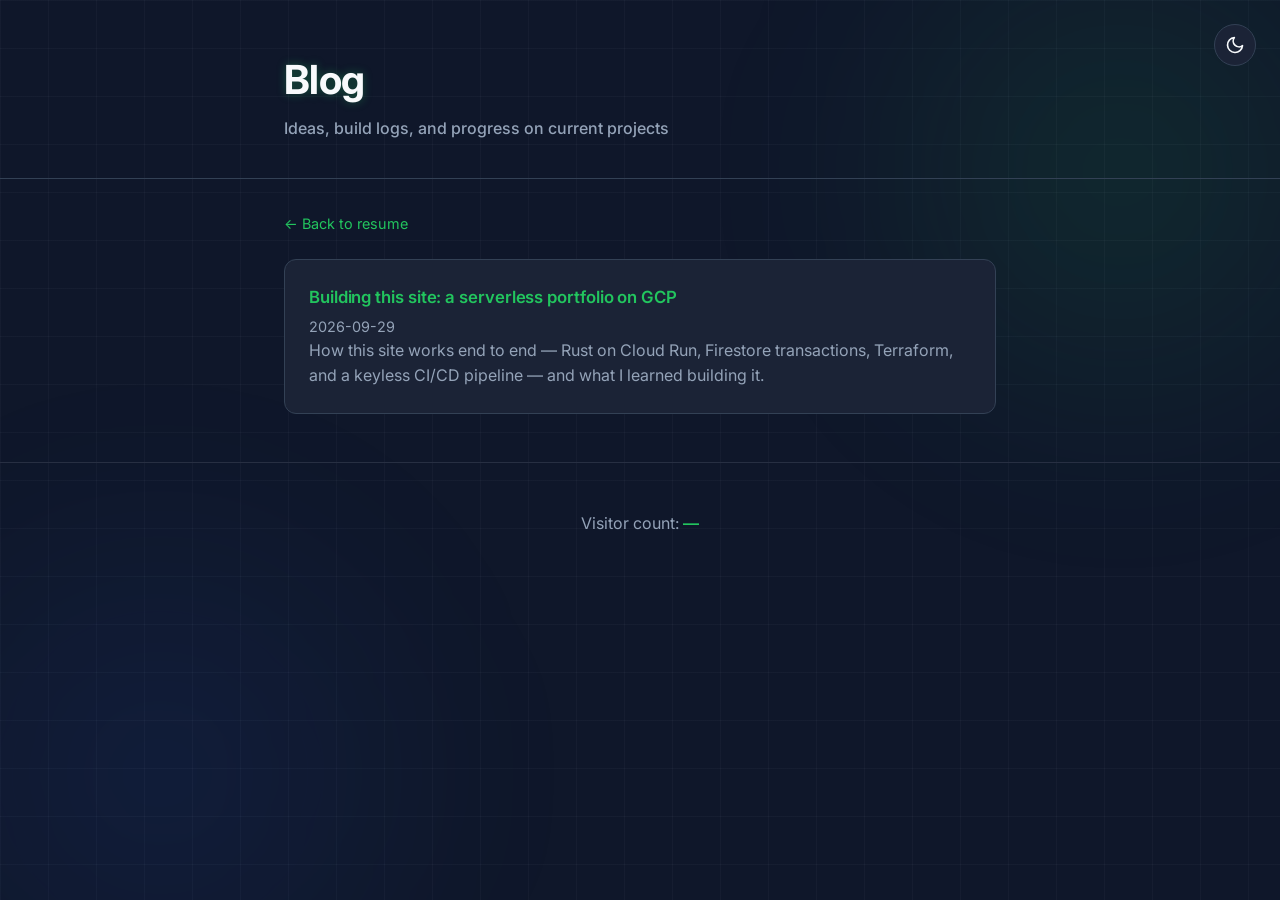
==== frontend/blog/index.html @ afd5f1f6 "Add light/dark theme toggle, blog section, SEO foundations - theme: data-theme light palette (MASTER" ====
<!DOCTYPE html>
<html lang="en">
<head>
  <meta charset="UTF-8" />
  <meta name="viewport" content="width=device-width, initial-scale=1.0" />
  <title>Blog | Harshit Singh</title>
  <meta name="description" content="Ideas, build logs, and progress notes on cloud, Rust, and platform engineering projects by Harshit Singh." />
  <link rel="canonical" href="https://theozdev.com/blog/" />
  <meta property="og:type" content="blog" />
  <meta property="og:title" content="Blog | Harshit Singh" />
  <meta property="og:description" content="Ideas, build logs, and progress notes on cloud, Rust, and platform engineering." />
  <meta property="og:url" content="https://theozdev.com/blog/" />
  <meta property="og:image" content="https://theozdev.com/avatar.jpg" />
  <script>
    try {
      if (localStorage.getItem("theme") === "light") {
        document.documentElement.setAttribute("data-theme", "light");
      }
    } catch (e) {}
  </script>
  <link rel="preconnect" href="https://fonts.googleapis.com" />
  <link rel="preconnect" href="https://fonts.gstatic.com" crossorigin />
  <link rel="stylesheet" href="../styles.css" />
</head>
<body>
  <div class="aurora" aria-hidden="true"><span class="blob blob-a"></span><span class="blob blob-b"></span></div>

  <header class="hero">
    <button class="theme-toggle" type="button" aria-label="Toggle dark/light theme">
      <svg class="icon-sun" xmlns="http://www.w3.org/2000/svg" viewBox="0 0 24 24" fill="none" stroke="currentColor" stroke-width="2" stroke-linecap="round" stroke-linejoin="round"><circle cx="12" cy="12" r="4"/><path d="M12 2v2M12 20v2M4.93 4.93l1.41 1.41M17.66 17.66l1.41 1.41M2 12h2M20 12h2M4.93 19.07l1.41-1.41M17.66 6.34l1.41-1.41"/></svg>
      <svg class="icon-moon" xmlns="http://www.w3.org/2000/svg" viewBox="0 0 24 24" fill="none" stroke="currentColor" stroke-width="2" stroke-linecap="round" stroke-linejoin="round"><path d="M21 12.79A9 9 0 1 1 11.21 3 7 7 0 0 0 21 12.79z"/></svg>
    </button>
    <div class="container">
      <h1>Blog</h1>
      <p class="tagline">Ideas, build logs, and progress on current projects</p>
    </div>
  </header>

  <main class="container">
    <section aria-label="Posts">
      <a class="back-link" href="../">← Back to resume</a>
      <div class="post-list">
        <article class="job post-card">
          <a href="building-this-site.html">
            <h3>Building this site: a serverless portfolio on GCP</h3>
            <p class="date-range">2026-09-29</p>
            <p>How this site works end to end — Rust on Cloud Run, Firestore transactions, Terraform, and a keyless CI/CD pipeline — and what I learned building it.</p>
          </a>
        </article>
      </div>
    </section>
  </main>

  <footer class="site-footer">
    <div class="container">
      <p>Visitor count: <span id="visitor-counter">—</span></p>
    </div>
  </footer>

  <script src="../counter.js" defer></script>
  <script src="../main.js" defer></script>
</body>
</html>
---- frontend/styles.css ----
/* theozdev.com — implements design-system/theozdev/MASTER.md. Do not deviate
   without recording an override in MASTER.md. */

@import url('https://fonts.googleapis.com/css2?family=Inter:wght@300;400;500;600;700&display=swap');

/* Light theme (MASTER.md "Color Palette (light)"). Applied via
   data-theme="light" on <html>; dark :root below stays the default. */
:root[data-theme="light"] {
  --color-background: #F8FAFC;
  --color-foreground: #0F172A;
  --color-card: #FFFFFF;
  --color-card-foreground: #0F172A;
  --color-muted: #E9EEF5;
  --color-muted-foreground: #475569;
  --color-border: #CBD5E1;
  --color-accent: #15803D;
  --color-on-accent: #FFFFFF;
  --shadow-sm: 0 1px 2px rgba(0, 0, 0, 0.05);
  --shadow-md: 0 4px 6px rgba(0, 0, 0, 0.1);
  --shadow-lg: 0 10px 15px rgba(0, 0, 0, 0.1);
}
:root[data-theme="light"] .aurora { opacity: 0.4; }
:root[data-theme="light"] .hero h1 { text-shadow: none; }
:root[data-theme="light"] .avatar { box-shadow: none; }

:root {
  --color-glow-blue: #2563EB; /* pages/index.md override: secondary aurora glow */
  --color-background: #0F172A;
  --color-foreground: #F8FAFC;
  --color-card: #1B2336;
  --color-card-foreground: #F8FAFC;
  --color-muted: #272F42;
  --color-muted-foreground: #94A3B8;
  --color-border: #334155;
  --color-accent: #22C55E;
  --color-on-accent: #0F172A;

  --space-xs: 0.25rem;
  --space-sm: 0.5rem;
  --space-md: 1rem;
  --space-lg: 1.5rem;
  --space-xl: 2rem;
  --space-2xl: 3rem;

  --shadow-sm: 0 1px 2px rgba(0, 0, 0, 0.4);
  --shadow-md: 0 4px 6px rgba(0, 0, 0, 0.5);
  --shadow-lg: 0 10px 15px rgba(0, 0, 0, 0.5);
}

* { box-sizing: border-box; }

body {
  margin: 0;
  font-family: "Inter", system-ui, -apple-system, sans-serif;
  font-weight: 400;
  font-size: 16px;
  line-height: 1.6;
  background: var(--color-background);
  color: var(--color-foreground);
}

.container {
  max-width: 760px;
  margin: 0 auto;
  padding: 0 var(--space-lg);
}

/* --- Aurora background (pages/index.md) --- */
.aurora {
  position: fixed;
  inset: 0;
  z-index: -1;
  pointer-events: none;
  overflow: hidden;
  background-image:
    linear-gradient(rgba(148, 163, 184, 0.05) 1px, transparent 1px),
    linear-gradient(90deg, rgba(148, 163, 184, 0.05) 1px, transparent 1px);
  background-size: 48px 48px;
}
.blob {
  position: absolute;
  width: 55vmax;
  height: 55vmax;
  border-radius: 50%;
  filter: blur(80px);
}
.blob-a {
  top: -20%;
  right: -15%;
  background: radial-gradient(circle, rgba(34, 197, 94, 0.12), transparent 65%);
  animation: drift-a 44s ease-in-out infinite alternate;
}
.blob-b {
  bottom: -25%;
  left: -15%;
  background: radial-gradient(circle, rgba(37, 99, 235, 0.10), transparent 65%);
  animation: drift-b 52s ease-in-out infinite alternate;
}
@keyframes drift-a {
  to { transform: translate(-12vw, 10vh) scale(1.15); }
}
@keyframes drift-b {
  to { transform: translate(10vw, -8vh) scale(1.1); }
}

/* --- Hero banner --- */
.hero {
  position: relative;
  padding: var(--space-2xl) 0 var(--space-xl);
  border-bottom: 1px solid var(--color-border);
}
.hero-inner {
  display: flex;
  align-items: center;
  gap: var(--space-xl);
}
.avatar {
  width: 128px;
  height: 128px;
  border-radius: 50%;
  border: 3px solid var(--color-accent);
  box-shadow: 0 0 24px rgba(34, 197, 94, 0.35);
  flex-shrink: 0;
}
.hero h1 {
  margin: 0;
  font-weight: 700;
  letter-spacing: -0.015em;
  font-size: 2.5rem;
  text-shadow: 0 0 10px rgba(34, 197, 94, 0.35);
}
.tagline {
  color: var(--color-muted-foreground);
  margin: var(--space-xs) 0;
  font-weight: 500;
}
.role-line {
  margin: 0 0 var(--space-md);
  font-size: 1.15rem;
  color: var(--color-foreground);
}
#role-rotator {
  color: var(--color-accent);
  font-weight: 600;
  transition: opacity 250ms ease;
}

/* --- CTA buttons --- */
.hero-cta { display: flex; flex-wrap: wrap; gap: var(--space-md); }
.btn {
  padding: 10px 22px;
  border-radius: 8px;
  font-weight: 600;
  font-size: 0.95rem;
  cursor: pointer;
  transition: opacity 200ms ease, transform 200ms ease, border-color 200ms ease;
}
.btn:hover { text-decoration: none; transform: translateY(-2px); }
.btn-primary {
  background: var(--color-accent);
  color: var(--color-on-accent);
}
.btn-primary:hover { opacity: 0.9; }
.btn-secondary {
  background: transparent;
  color: var(--color-foreground);
  border: 1px solid var(--color-border);
}
.btn-secondary:hover { border-color: var(--color-accent); }

/* --- Links --- */
a {
  color: var(--color-accent);
  text-decoration: none;
  transition: color 200ms ease;
}
a:hover { text-decoration: underline; }
a:focus-visible {
  outline: 2px solid var(--color-accent);
  outline-offset: 2px;
  border-radius: 2px;
}

/* --- Sections --- */
main section { padding: var(--space-xl) 0; }
main section + section { border-top: 1px solid var(--color-muted); }

h2 {
  font-size: 0.85rem;
  font-weight: 500;
  text-transform: uppercase;
  letter-spacing: 0.08em;
  color: var(--color-muted-foreground);
  margin: 0 0 var(--space-lg);
  padding-left: var(--space-sm);
  border-left: 3px solid var(--color-accent);
}

/* --- Timeline rail (pages/index.md) --- */
.timeline {
  position: relative;
  padding-left: var(--space-lg);
}
.timeline::before {
  content: "";
  position: absolute;
  left: 5px;
  top: 8px;
  bottom: 8px;
  width: 2px;
  background: var(--color-border);
}
.timeline .job { position: relative; }
.timeline .job::before {
  content: "";
  position: absolute;
  left: calc(-1 * var(--space-lg) + 1px);
  top: var(--space-lg);
  width: 9px;
  height: 9px;
  border-radius: 50%;
  background: var(--color-accent);
}

/* --- Job cards --- */
.job {
  background: var(--color-card);
  border: 1px solid var(--color-border);
  border-radius: 12px;
  padding: var(--space-lg);
  margin-bottom: var(--space-md);
  transition: border-color 200ms ease, box-shadow 200ms ease;
}
.job:hover {
  border-color: var(--color-accent);
  box-shadow: var(--shadow-md);
  transform: translateY(-2px);
}

.job h3 {
  margin: 0 0 var(--space-xs);
  font-weight: 600;
  letter-spacing: -0.005em;
  font-size: 1.05rem;
}
.org { color: var(--color-muted-foreground); font-weight: 400; }
.date-range {
  color: var(--color-muted-foreground);
  font-size: 0.9rem;
  margin: 0 0 var(--space-sm);
}
.job ul { margin: 0; padding-left: var(--space-lg); }
.job li { margin-bottom: var(--space-xs); }

.muted { color: var(--color-muted-foreground); font-size: 0.9rem; }

/* --- Skills --- */
.skills-grid {
  list-style: none;
  padding: 0;
  margin: 0;
  display: grid;
  grid-template-columns: repeat(auto-fit, minmax(220px, 1fr));
  gap: var(--space-sm) var(--space-lg);
}
.skills-grid li {
  background: var(--color-muted);
  border-radius: 8px;
  padding: var(--space-sm) var(--space-md);
  font-size: 0.9rem;
}

/* --- Education --- */
#education ul { padding-left: var(--space-lg); margin: 0; }
#education li { margin-bottom: var(--space-xs); }

/* --- Footer --- */
.site-footer {
  padding: var(--space-xl) 0;
  text-align: center;
  color: var(--color-muted-foreground);
  border-top: 1px solid var(--color-muted);
}

#visitor-counter { color: var(--color-accent); font-weight: 600; }

/* --- Theme toggle --- */
.theme-toggle {
  position: absolute;
  top: var(--space-lg);
  right: var(--space-lg);
  background: var(--color-card);
  border: 1px solid var(--color-border);
  border-radius: 50%;
  width: 42px;
  height: 42px;
  display: flex;
  align-items: center;
  justify-content: center;
  cursor: pointer;
  color: var(--color-foreground);
  transition: border-color 200ms ease;
}
.theme-toggle:hover { border-color: var(--color-accent); }
.theme-toggle:focus-visible {
  outline: 2px solid var(--color-accent);
  outline-offset: 2px;
}
.theme-toggle svg { width: 20px; height: 20px; }
:root[data-theme="light"] .icon-moon { display: none; }
:root:not([data-theme="light"]) .icon-sun { display: none; }

/* --- Blog --- */
.post-list { display: grid; gap: var(--space-md); }
.post-card {
  display: block;
  color: var(--color-card-foreground);
}
.post-card:hover { text-decoration: none; }
.post-card h3 { margin: 0 0 var(--space-xs); }
.post-card p { margin: 0; color: var(--color-muted-foreground); }

.post-header { margin-bottom: var(--space-xl); }
.post-header h1 {
  margin: 0 0 var(--space-xs);
  font-size: 1.9rem;
  letter-spacing: -0.015em;
}
.post-body p { margin: 0 0 var(--space-md); }
.post-body ul { padding-left: var(--space-lg); margin: 0 0 var(--space-md); }
.post-body code {
  background: var(--color-muted);
  border-radius: 4px;
  padding: 0.1em 0.35em;
  font-size: 0.9em;
}
.back-link {
  display: inline-block;
  margin-bottom: var(--space-lg);
  font-size: 0.9rem;
}

/* --- Scroll reveal (pages/index.md: transform/opacity only) --- */
.reveal {
  opacity: 0;
  transform: translateY(16px);
  transition: opacity 500ms ease, transform 500ms ease;
}
.reveal.visible {
  opacity: 1;
  transform: none;
}
.reveal .job {
  opacity: 0;
  transform: translateY(12px);
  transition: opacity 500ms ease, transform 500ms ease,
    border-color 200ms ease, box-shadow 200ms ease;
}
.reveal.visible .job {
  opacity: 1;
  transform: none;
}
.reveal.visible .job:nth-child(2) { transition-delay: 80ms; }
.reveal.visible .job:nth-child(3) { transition-delay: 160ms; }
.reveal.visible .job:nth-child(4) { transition-delay: 240ms; }
.reveal.visible .job:nth-child(5) { transition-delay: 320ms; }
.reveal.visible .job:nth-child(6) { transition-delay: 400ms; }

/* --- Motion preferences --- */
@media (prefers-reduced-motion: reduce) {
  *, *::before, *::after {
    transition: none !important;
    animation: none !important;
  }
  .reveal, .reveal .job { opacity: 1 !important; transform: none !important; }
}

/* --- Responsive --- */
@media (max-width: 600px) {
  .hero-inner { flex-direction: column; align-items: flex-start; gap: var(--space-md); }
  .hero h1 { font-size: 1.9rem; }
  .avatar { width: 96px; height: 96px; }
  .container { padding: 0 var(--space-md); }
}
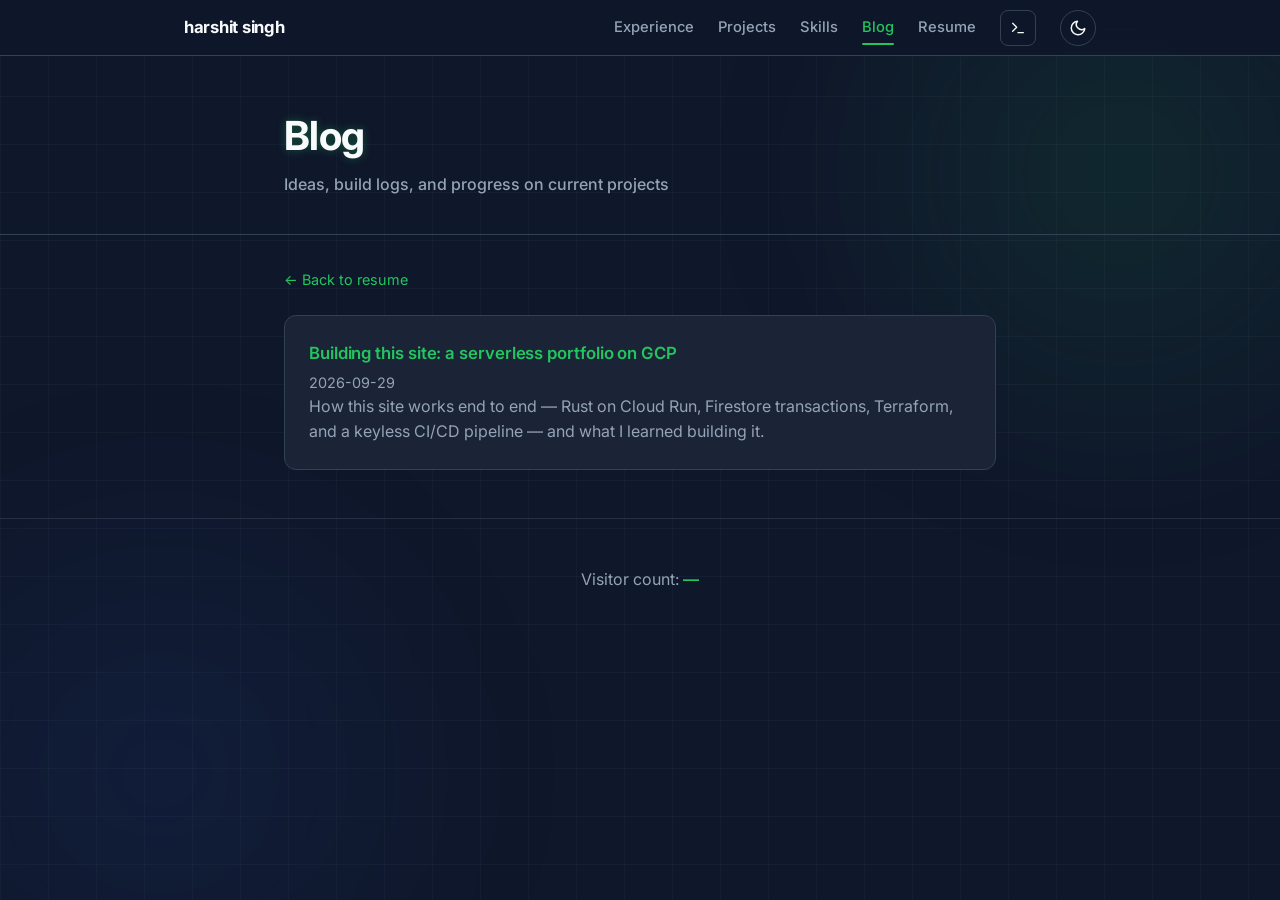
==== commit 79e067ce: "Creative layer (ADR-019): constellation hero, sticky nav, terminal, showcase, resume.pdf - Interacti" ====
--- a/frontend/blog/index.html
+++ b/frontend/blog/index.html
@@ -18,6 +18,8 @@
       }
     } catch (e) {}
   </script>
+  <link rel="icon" type="image/svg+xml" href="../favicon.svg" />
+  <link rel="icon" type="image/png" sizes="32x32" href="../favicon-32.png" />
   <link rel="preconnect" href="https://fonts.googleapis.com" />
   <link rel="preconnect" href="https://fonts.gstatic.com" crossorigin />
   <link rel="stylesheet" href="../styles.css" />
@@ -25,11 +27,28 @@
 <body>
   <div class="aurora" aria-hidden="true"><span class="blob blob-a"></span><span class="blob blob-b"></span></div>
 
+  <nav class="site-nav" aria-label="Primary">
+    <div class="nav-inner">
+      <a class="wordmark" href="/">harshit&nbsp;singh</a>
+      <div class="nav-links">
+        <a href="/#experience" class="nav-anchor">Experience</a>
+        <a href="/#projects" class="nav-anchor">Projects</a>
+        <a href="/#skills" class="nav-anchor">Skills</a>
+        <a href="/blog/" class="nav-active">Blog</a>
+        <a href="/resume.pdf" target="_blank" rel="noopener">Resume</a>
+        <button class="terminal-open" type="button" aria-label="Open terminal" title="Open terminal (`)">
+          <svg xmlns="http://www.w3.org/2000/svg" viewBox="0 0 24 24" fill="none" stroke="currentColor" stroke-width="2" stroke-linecap="round" stroke-linejoin="round"><polyline points="4 17 10 11 4 5"/><line x1="12" y1="19" x2="20" y2="19"/></svg>
+        </button>
+        <button class="theme-toggle" type="button" aria-label="Toggle dark/light theme">
+          <svg class="icon-sun" xmlns="http://www.w3.org/2000/svg" viewBox="0 0 24 24" fill="none" stroke="currentColor" stroke-width="2" stroke-linecap="round" stroke-linejoin="round"><circle cx="12" cy="12" r="4"/><path d="M12 2v2M12 20v2M4.93 4.93l1.41 1.41M17.66 17.66l1.41 1.41M2 12h2M20 12h2M4.93 19.07l1.41-1.41M17.66 6.34l1.41-1.41"/></svg>
+          <svg class="icon-moon" xmlns="http://www.w3.org/2000/svg" viewBox="0 0 24 24" fill="none" stroke="currentColor" stroke-width="2" stroke-linecap="round" stroke-linejoin="round"><path d="M21 12.79A9 9 0 1 1 11.21 3 7 7 0 0 0 21 12.79z"/></svg>
+        </button>
+      </div>
+    </div>
+    <div class="scroll-progress" aria-hidden="true"></div>
+  </nav>
+
   <header class="hero">
-    <button class="theme-toggle" type="button" aria-label="Toggle dark/light theme">
-      <svg class="icon-sun" xmlns="http://www.w3.org/2000/svg" viewBox="0 0 24 24" fill="none" stroke="currentColor" stroke-width="2" stroke-linecap="round" stroke-linejoin="round"><circle cx="12" cy="12" r="4"/><path d="M12 2v2M12 20v2M4.93 4.93l1.41 1.41M17.66 17.66l1.41 1.41M2 12h2M20 12h2M4.93 19.07l1.41-1.41M17.66 6.34l1.41-1.41"/></svg>
-      <svg class="icon-moon" xmlns="http://www.w3.org/2000/svg" viewBox="0 0 24 24" fill="none" stroke="currentColor" stroke-width="2" stroke-linecap="round" stroke-linejoin="round"><path d="M21 12.79A9 9 0 1 1 11.21 3 7 7 0 0 0 21 12.79z"/></svg>
-    </button>
     <div class="container">
       <h1>Blog</h1>
       <p class="tagline">Ideas, build logs, and progress on current projects</p>
@@ -57,7 +76,26 @@
     </div>
   </footer>
 
+  <div class="terminal-overlay" id="terminal-overlay" hidden>
+    <div class="terminal" role="dialog" aria-modal="true" aria-label="Terminal">
+      <div class="terminal-titlebar">
+        <span class="terminal-dots" aria-hidden="true"><i></i><i></i><i></i></span>
+        <span class="terminal-title">guest@theozdev:~</span>
+        <button class="terminal-close" type="button" aria-label="Close terminal">&times;</button>
+      </div>
+      <div class="terminal-body" id="terminal-body" tabindex="-1">
+        <div class="terminal-out" id="terminal-out"></div>
+        <form class="terminal-form" id="terminal-form">
+          <span class="terminal-prompt" aria-hidden="true">guest@theozdev:~$</span>
+          <input type="text" id="terminal-input" autocomplete="off" autocapitalize="off" spellcheck="false" aria-label="Terminal input — type help" />
+        </form>
+      </div>
+    </div>
+  </div>
+
   <script src="../counter.js" defer></script>
   <script src="../main.js" defer></script>
+  <script src="../nav.js" defer></script>
+  <script src="../terminal.js" defer></script>
 </body>
 </html>
--- a/frontend/styles.css
+++ b/frontend/styles.css
@@ -51,12 +51,80 @@
 
 body {
   margin: 0;
+  padding-top: 56px; /* sticky nav */
   font-family: "Inter", system-ui, -apple-system, sans-serif;
   font-weight: 400;
   font-size: 16px;
   line-height: 1.6;
   background: var(--color-background);
   color: var(--color-foreground);
+}
+
+/* --- Sticky nav (pages/index.md creative layer) --- */
+.site-nav {
+  position: fixed;
+  top: 0;
+  left: 0;
+  right: 0;
+  z-index: 100;
+  height: 56px;
+  background: color-mix(in srgb, var(--color-background) 82%, transparent);
+  backdrop-filter: blur(12px);
+  -webkit-backdrop-filter: blur(12px);
+  border-bottom: 1px solid var(--color-border);
+}
+.nav-inner {
+  max-width: 960px;
+  margin: 0 auto;
+  padding: 0 var(--space-lg);
+  height: 100%;
+  display: flex;
+  align-items: center;
+  justify-content: space-between;
+  gap: var(--space-md);
+}
+.wordmark {
+  font-weight: 700;
+  letter-spacing: -0.015em;
+  color: var(--color-foreground);
+  font-size: 1.05rem;
+}
+.wordmark:hover { text-decoration: none; color: var(--color-accent); }
+.nav-links {
+  display: flex;
+  align-items: center;
+  gap: var(--space-lg);
+}
+.nav-links a {
+  color: var(--color-muted-foreground);
+  font-size: 0.92rem;
+  font-weight: 500;
+  position: relative;
+  padding: 4px 0;
+}
+.nav-links a:hover { color: var(--color-foreground); text-decoration: none; }
+.nav-links a.nav-active {
+  color: var(--color-accent);
+}
+.nav-links a.nav-active::after {
+  content: "";
+  position: absolute;
+  left: 0;
+  right: 0;
+  bottom: -2px;
+  height: 2px;
+  background: var(--color-accent);
+  border-radius: 1px;
+}
+.scroll-progress {
+  position: absolute;
+  left: 0;
+  bottom: -1px;
+  height: 2px;
+  width: 100%;
+  background: var(--color-accent);
+  transform-origin: 0 50%;
+  transform: scaleX(0);
 }
 
 .container {
@@ -108,11 +176,46 @@
   position: relative;
   padding: var(--space-2xl) 0 var(--space-xl);
   border-bottom: 1px solid var(--color-border);
+  overflow: hidden;
+}
+#constellation {
+  position: absolute;
+  inset: 0;
+  width: 100%;
+  height: 100%;
+  pointer-events: none;
 }
 .hero-inner {
+  position: relative;
+  z-index: 1;
   display: flex;
   align-items: center;
   gap: var(--space-xl);
+}
+
+/* --- Entrance motion (pages/index.md): fly-in, transform/opacity only --- */
+.fly-in {
+  opacity: 0;
+  transform: translateY(14px);
+  transition: opacity 500ms ease, transform 500ms ease;
+}
+body.loaded .fly-in { opacity: 1; transform: none; }
+body.loaded .fly-in:nth-child(1) { transition-delay: 0ms; }
+body.loaded .fly-in:nth-child(2) { transition-delay: 60ms; }
+body.loaded .fly-in:nth-child(3) { transition-delay: 120ms; }
+body.loaded .fly-in:nth-child(4) { transition-delay: 180ms; }
+body.loaded .fly-in:nth-child(5) { transition-delay: 240ms; }
+
+/* --- Hero counter pill --- */
+.hero-counter {
+  margin: var(--space-md) 0 0;
+  font-size: 0.9rem;
+  color: var(--color-muted-foreground);
+}
+#hero-counter-n { color: var(--color-accent); font-weight: 600; }
+.hero-counter-note {
+  border-bottom: 1px dotted var(--color-muted-foreground);
+  cursor: help;
 }
 .avatar {
   width: 128px;
@@ -194,7 +297,23 @@
   margin: 0 0 var(--space-lg);
   padding-left: var(--space-sm);
   border-left: 3px solid var(--color-accent);
-}
+  position: relative;
+}
+/* Accent underline sweep on reveal (pages/index.md creative layer) */
+h2::after {
+  content: "";
+  position: absolute;
+  left: var(--space-sm);
+  bottom: -6px;
+  height: 2px;
+  width: 3.5rem;
+  background: var(--color-accent);
+  border-radius: 1px;
+  transform: scaleX(0);
+  transform-origin: 0 50%;
+  transition: transform 300ms ease 200ms;
+}
+.reveal.visible h2::after { transform: scaleX(1); }
 
 /* --- Timeline rail (pages/index.md) --- */
 .timeline {
@@ -284,31 +403,189 @@
 
 #visitor-counter { color: var(--color-accent); font-weight: 600; }
 
-/* --- Theme toggle --- */
+/* --- Theme toggle (lives in sticky nav; pages/index.md creative layer) --- */
 .theme-toggle {
-  position: absolute;
-  top: var(--space-lg);
-  right: var(--space-lg);
-  background: var(--color-card);
+  background: transparent;
   border: 1px solid var(--color-border);
   border-radius: 50%;
-  width: 42px;
-  height: 42px;
+  width: 36px;
+  height: 36px;
   display: flex;
   align-items: center;
   justify-content: center;
   cursor: pointer;
   color: var(--color-foreground);
   transition: border-color 200ms ease;
+  flex-shrink: 0;
 }
 .theme-toggle:hover { border-color: var(--color-accent); }
 .theme-toggle:focus-visible {
   outline: 2px solid var(--color-accent);
   outline-offset: 2px;
 }
-.theme-toggle svg { width: 20px; height: 20px; }
+.theme-toggle svg { width: 18px; height: 18px; }
 :root[data-theme="light"] .icon-moon { display: none; }
 :root:not([data-theme="light"]) .icon-sun { display: none; }
+
+/* --- Terminal open button (nav) --- */
+.terminal-open {
+  background: transparent;
+  border: 1px solid var(--color-border);
+  border-radius: 8px;
+  width: 36px;
+  height: 36px;
+  display: flex;
+  align-items: center;
+  justify-content: center;
+  cursor: pointer;
+  color: var(--color-foreground);
+  transition: border-color 200ms ease;
+  flex-shrink: 0;
+}
+.terminal-open:hover { border-color: var(--color-accent); }
+.terminal-open svg { width: 16px; height: 16px; }
+
+/* --- Project showcase (pages/index.md creative layer) --- */
+.showcase {
+  display: grid;
+  grid-template-columns: 1fr 1.1fr;
+  gap: 0;
+  background: var(--color-card);
+  border: 1px solid var(--color-border);
+  border-radius: 12px;
+  overflow: hidden;
+  margin-bottom: var(--space-md);
+  transition: border-color 200ms ease, box-shadow 200ms ease;
+}
+.showcase:hover {
+  border-color: var(--color-accent);
+  box-shadow: var(--shadow-md);
+}
+.showcase-visual {
+  background: var(--color-muted);
+  display: flex;
+  align-items: center;
+  justify-content: center;
+  padding: var(--space-lg);
+  min-height: 200px;
+}
+.arch-diagram { width: 100%; max-width: 320px; height: auto; color: var(--color-foreground); }
+.arch-diagram .node rect {
+  fill: var(--color-card);
+  stroke: var(--color-accent);
+  stroke-width: 1.5;
+}
+.arch-diagram .node text {
+  fill: var(--color-foreground);
+  font-size: 11px;
+  font-weight: 600;
+  text-anchor: middle;
+  font-family: "Inter", system-ui, sans-serif;
+}
+.arch-diagram .node text.sub {
+  fill: var(--color-muted-foreground);
+  font-size: 8.5px;
+  font-weight: 400;
+}
+.arch-diagram .edge {
+  stroke: var(--color-accent);
+  stroke-width: 1.5;
+  fill: none;
+  opacity: 0.65;
+}
+.arch-diagram marker path { fill: var(--color-accent); }
+.showcase-text { padding: var(--space-lg); }
+.showcase-text h3 {
+  margin: 0 0 var(--space-sm);
+  font-weight: 600;
+  letter-spacing: -0.005em;
+  font-size: 1.05rem;
+}
+.showcase-text p { margin: 0 0 var(--space-md); font-size: 0.95rem; }
+.showcase-links { display: flex; gap: var(--space-lg); flex-wrap: wrap; }
+.text-link {
+  font-weight: 600;
+  font-size: 0.9rem;
+  text-transform: uppercase;
+  letter-spacing: 0.06em;
+}
+.text-link:hover { text-decoration: none; border-bottom: 2px solid var(--color-accent); }
+
+/* --- Terminal overlay (pages/index.md creative layer) --- */
+.terminal-overlay {
+  position: fixed;
+  inset: 0;
+  z-index: 200;
+  background: rgba(0, 0, 0, 0.55);
+  display: flex;
+  align-items: flex-start;
+  justify-content: center;
+  padding: 12vh var(--space-md) var(--space-md);
+}
+.terminal-overlay[hidden] { display: none; }
+.terminal {
+  width: 100%;
+  max-width: 560px;
+  background: var(--color-card);
+  border: 1px solid var(--color-border);
+  border-radius: 10px;
+  box-shadow: var(--shadow-lg);
+  overflow: hidden;
+  font-family: ui-monospace, SFMono-Regular, "SF Mono", Menlo, Consolas, monospace;
+}
+.terminal-titlebar {
+  display: flex;
+  align-items: center;
+  gap: var(--space-sm);
+  padding: var(--space-sm) var(--space-md);
+  background: var(--color-muted);
+  border-bottom: 1px solid var(--color-border);
+}
+.terminal-dots { display: flex; gap: 6px; }
+.terminal-dots i {
+  width: 10px;
+  height: 10px;
+  border-radius: 50%;
+  background: var(--color-border);
+}
+.terminal-title {
+  flex: 1;
+  text-align: center;
+  font-size: 0.8rem;
+  color: var(--color-muted-foreground);
+}
+.terminal-close {
+  background: none;
+  border: none;
+  color: var(--color-muted-foreground);
+  font-size: 1.2rem;
+  cursor: pointer;
+  line-height: 1;
+  padding: 2px 6px;
+}
+.terminal-close:hover { color: var(--color-foreground); }
+.terminal-body {
+  padding: var(--space-md);
+  height: 300px;
+  overflow-y: auto;
+  font-size: 0.85rem;
+  line-height: 1.55;
+}
+.terminal-out { white-space: pre-wrap; word-break: break-word; }
+.terminal-out .t-cmd { color: var(--color-foreground); }
+.terminal-out .t-ok { color: var(--color-accent); }
+.terminal-out .t-err { color: #F87171; }
+.terminal-form { display: flex; gap: var(--space-sm); align-items: baseline; }
+.terminal-prompt { color: var(--color-accent); flex-shrink: 0; }
+#terminal-input {
+  flex: 1;
+  background: transparent;
+  border: none;
+  outline: none;
+  color: var(--color-foreground);
+  font: inherit;
+  caret-color: var(--color-accent);
+}
 
 /* --- Blog --- */
 .post-list { display: grid; gap: var(--space-md); }
@@ -373,10 +650,17 @@
     animation: none !important;
   }
   .reveal, .reveal .job { opacity: 1 !important; transform: none !important; }
+  .fly-in { opacity: 1 !important; transform: none !important; }
+  h2::after { transform: scaleX(1) !important; }
 }
 
 /* --- Responsive --- */
 @media (max-width: 600px) {
+  .nav-anchor { display: none; }
+  .nav-links { gap: var(--space-md); }
+  .nav-inner { padding: 0 var(--space-md); }
+  .showcase { grid-template-columns: 1fr; }
+  .showcase-visual { min-height: 160px; }
   .hero-inner { flex-direction: column; align-items: flex-start; gap: var(--space-md); }
   .hero h1 { font-size: 1.9rem; }
   .avatar { width: 96px; height: 96px; }
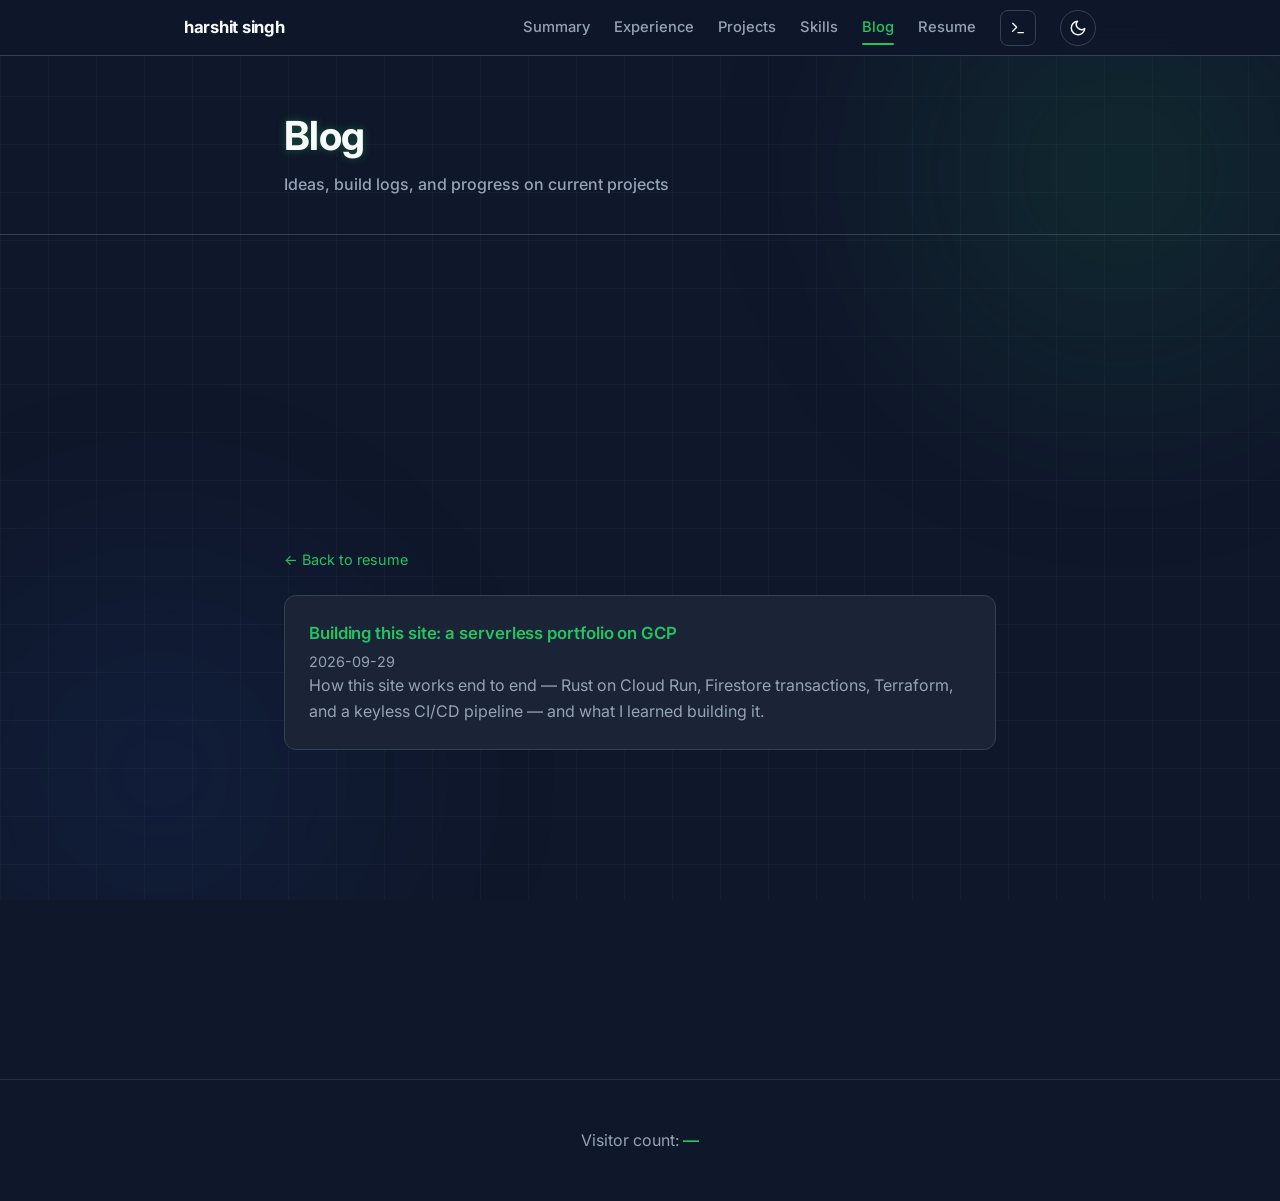
==== commit d1d86f86: "Creative layer revisions (ADR-020): full-page constellation, full-window sections - Constellation is" ====
--- a/frontend/blog/index.html
+++ b/frontend/blog/index.html
@@ -31,11 +31,12 @@
     <div class="nav-inner">
       <a class="wordmark" href="/">harshit&nbsp;singh</a>
       <div class="nav-links">
+        <a href="/#summary" class="nav-anchor">Summary</a>
         <a href="/#experience" class="nav-anchor">Experience</a>
         <a href="/#projects" class="nav-anchor">Projects</a>
         <a href="/#skills" class="nav-anchor">Skills</a>
         <a href="/blog/" class="nav-active">Blog</a>
-        <a href="/resume.pdf" target="_blank" rel="noopener">Resume</a>
+        <a href="/#resume" class="nav-anchor">Resume</a>
         <button class="terminal-open" type="button" aria-label="Open terminal" title="Open terminal (`)">
           <svg xmlns="http://www.w3.org/2000/svg" viewBox="0 0 24 24" fill="none" stroke="currentColor" stroke-width="2" stroke-linecap="round" stroke-linejoin="round"><polyline points="4 17 10 11 4 5"/><line x1="12" y1="19" x2="20" y2="19"/></svg>
         </button>
--- a/frontend/styles.css
+++ b/frontend/styles.css
@@ -176,13 +176,15 @@
   position: relative;
   padding: var(--space-2xl) 0 var(--space-xl);
   border-bottom: 1px solid var(--color-border);
-  overflow: hidden;
-}
+}
+/* Constellation: fixed full-viewport background, above aurora blobs,
+   below content (ADR-020) */
 #constellation {
-  position: absolute;
+  position: fixed;
   inset: 0;
   width: 100%;
   height: 100%;
+  z-index: -1;
   pointer-events: none;
 }
 .hero-inner {
@@ -206,17 +208,18 @@
 body.loaded .fly-in:nth-child(4) { transition-delay: 180ms; }
 body.loaded .fly-in:nth-child(5) { transition-delay: 240ms; }
 
-/* --- Hero counter pill --- */
-.hero-counter {
-  margin: var(--space-md) 0 0;
-  font-size: 0.9rem;
-  color: var(--color-muted-foreground);
-}
-#hero-counter-n { color: var(--color-accent); font-weight: 600; }
-.hero-counter-note {
-  border-bottom: 1px dotted var(--color-muted-foreground);
-  cursor: help;
-}
+/* --- Resume section --- */
+.resume-block p { margin: 0 0 var(--space-md); }
+.resume-cta { margin: 0 0 var(--space-xl); }
+.resume-sub {
+  margin: 0 0 var(--space-sm);
+  font-weight: 600;
+  font-size: 1rem;
+  letter-spacing: -0.005em;
+}
+.resume-block ul { padding-left: var(--space-lg); margin: 0; }
+.resume-block li { margin-bottom: var(--space-xs); }
+.section-more { margin-top: var(--space-lg); }
 .avatar {
   width: 128px;
   height: 128px;
@@ -284,8 +287,14 @@
   border-radius: 2px;
 }
 
-/* --- Sections --- */
-main section { padding: var(--space-xl) 0; }
+/* --- Sections: each fills the window (ADR-020); taller content extends --- */
+main section {
+  min-height: calc(100svh - 56px);
+  display: flex;
+  flex-direction: column;
+  justify-content: center;
+  padding: var(--space-xl) 0;
+}
 main section + section { border-top: 1px solid var(--color-muted); }
 
 h2 {
@@ -388,10 +397,6 @@
   padding: var(--space-sm) var(--space-md);
   font-size: 0.9rem;
 }
-
-/* --- Education --- */
-#education ul { padding-left: var(--space-lg); margin: 0; }
-#education li { margin-bottom: var(--space-xs); }
 
 /* --- Footer --- */
 .site-footer {
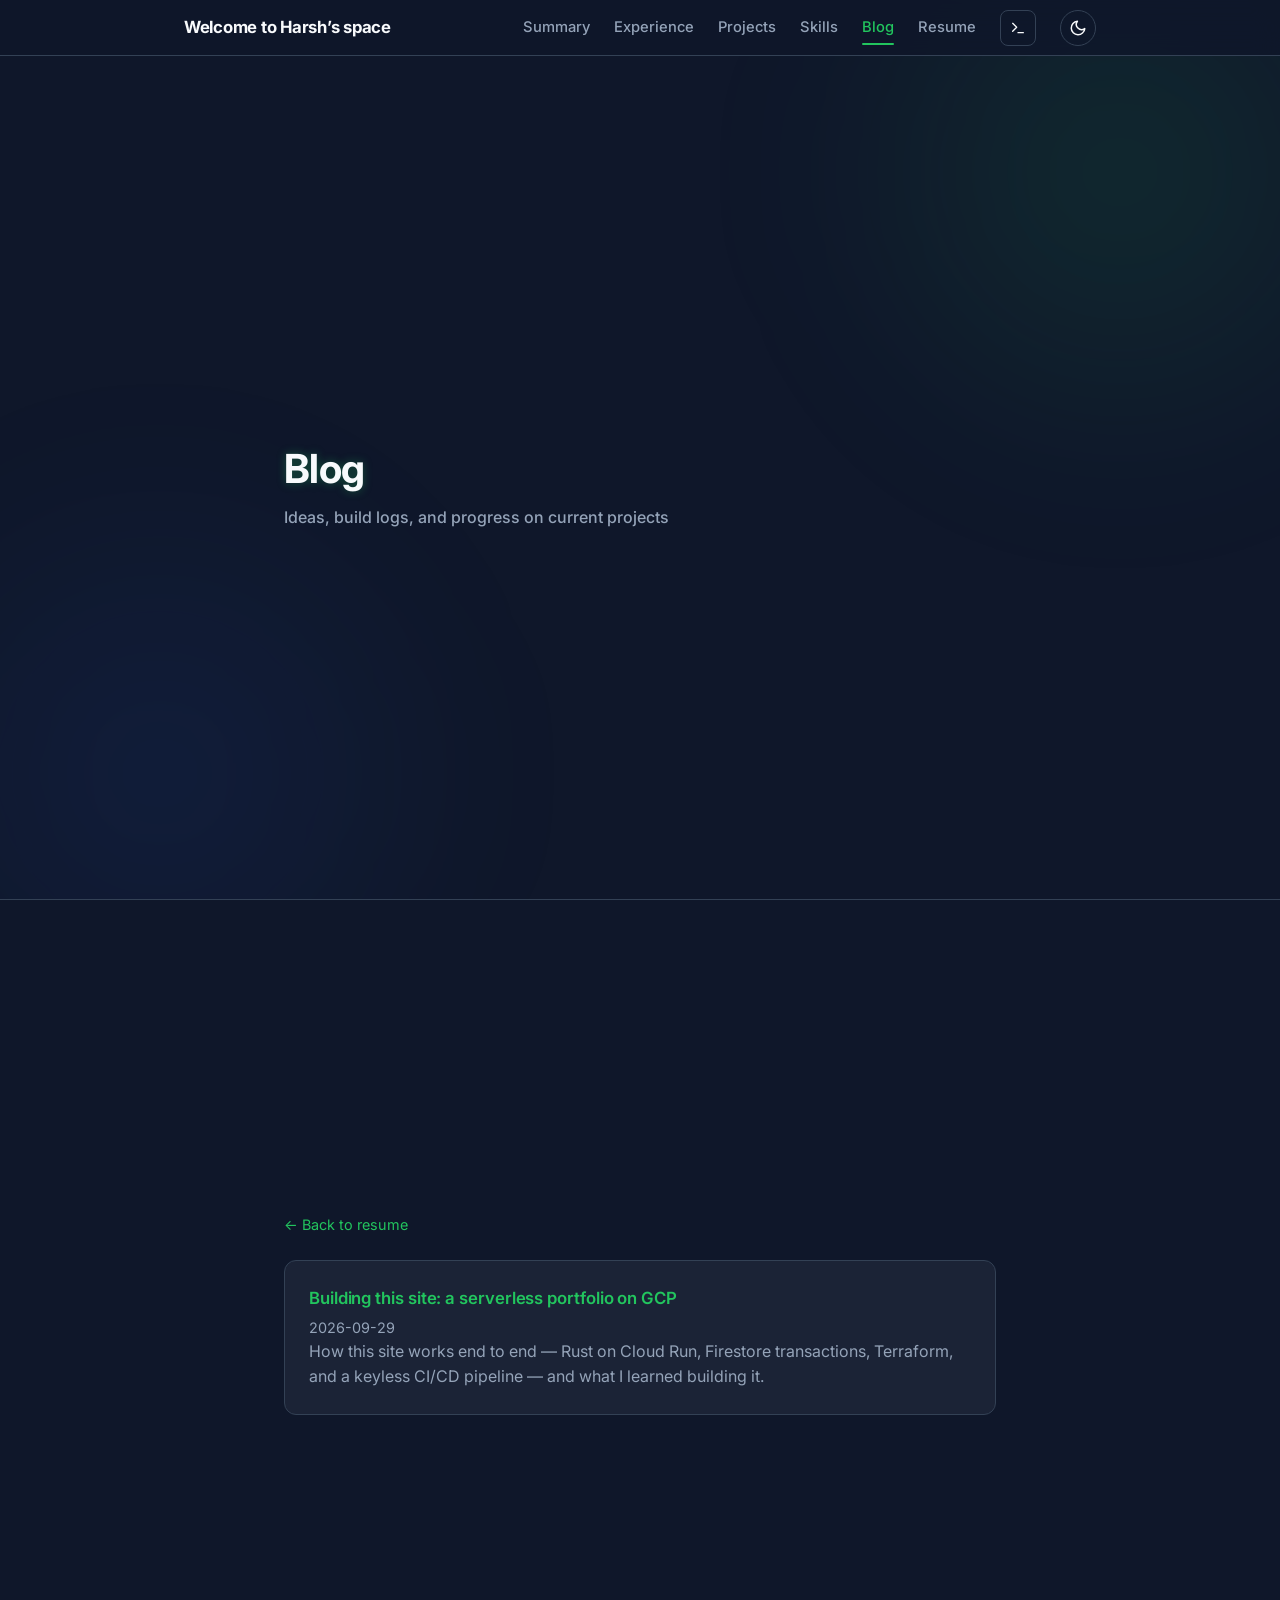
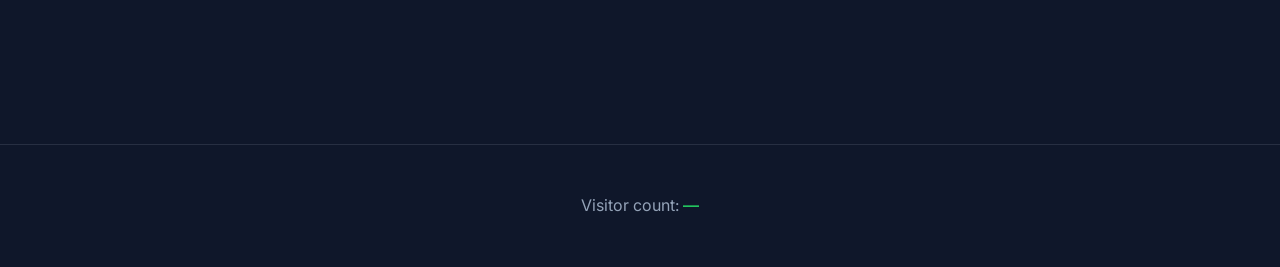
==== commit 13d44616: "Wordmark: 'Welcome to Harsh's space'" ====
--- a/frontend/blog/index.html
+++ b/frontend/blog/index.html
@@ -29,7 +29,7 @@
 
   <nav class="site-nav" aria-label="Primary">
     <div class="nav-inner">
-      <a class="wordmark" href="/">harshit&nbsp;singh</a>
+      <a class="wordmark" href="/">Welcome to Harsh&rsquo;s space</a>
       <div class="nav-links">
         <a href="/#summary" class="nav-anchor">Summary</a>
         <a href="/#experience" class="nav-anchor">Experience</a>
--- a/frontend/styles.css
+++ b/frontend/styles.css
@@ -140,10 +140,8 @@
   z-index: -1;
   pointer-events: none;
   overflow: hidden;
-  background-image:
-    linear-gradient(rgba(148, 163, 184, 0.05) 1px, transparent 1px),
-    linear-gradient(90deg, rgba(148, 163, 184, 0.05) 1px, transparent 1px);
-  background-size: 48px 48px;
+  /* grid overlay removed 2026-10-06 (ADR-021): it competed with the
+     constellation links; blobs remain the only aurora texture */
 }
 .blob {
   position: absolute;
@@ -174,9 +172,13 @@
 /* --- Hero banner --- */
 .hero {
   position: relative;
+  min-height: calc(100svh - 56px); /* full first screen (ADR-022) */
+  display: flex;
+  align-items: center;
   padding: var(--space-2xl) 0 var(--space-xl);
   border-bottom: 1px solid var(--color-border);
 }
+.hero .container { width: 100%; }
 /* Constellation: fixed full-viewport background, above aurora blobs,
    below content (ADR-020) */
 #constellation {
@@ -287,13 +289,14 @@
   border-radius: 2px;
 }
 
-/* --- Sections: each fills the window (ADR-020); taller content extends --- */
+/* --- Sections: each fills the window (ADR-020/022); taller content extends --- */
 main section {
   min-height: calc(100svh - 56px);
   display: flex;
   flex-direction: column;
   justify-content: center;
   padding: var(--space-xl) 0;
+  scroll-margin-top: 56px; /* keep section tops clear of the fixed nav */
 }
 main section + section { border-top: 1px solid var(--color-muted); }
 
